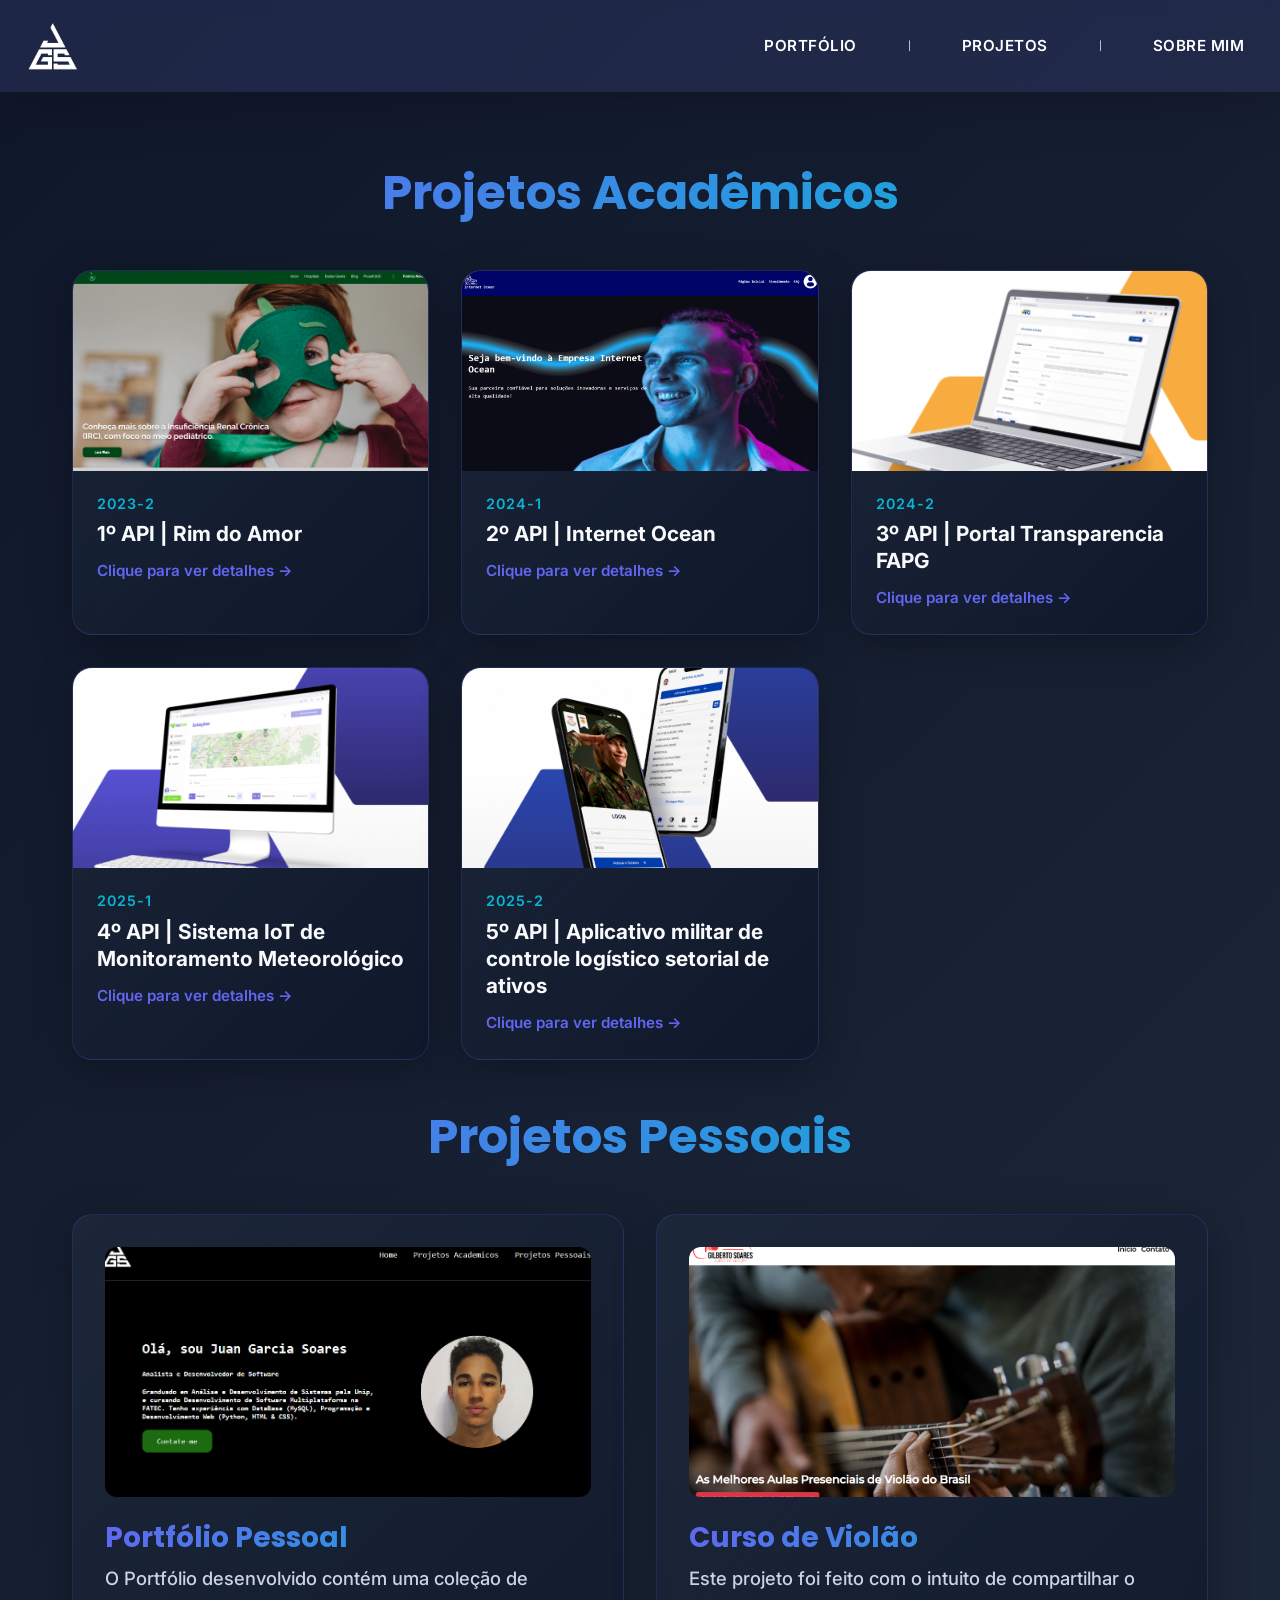
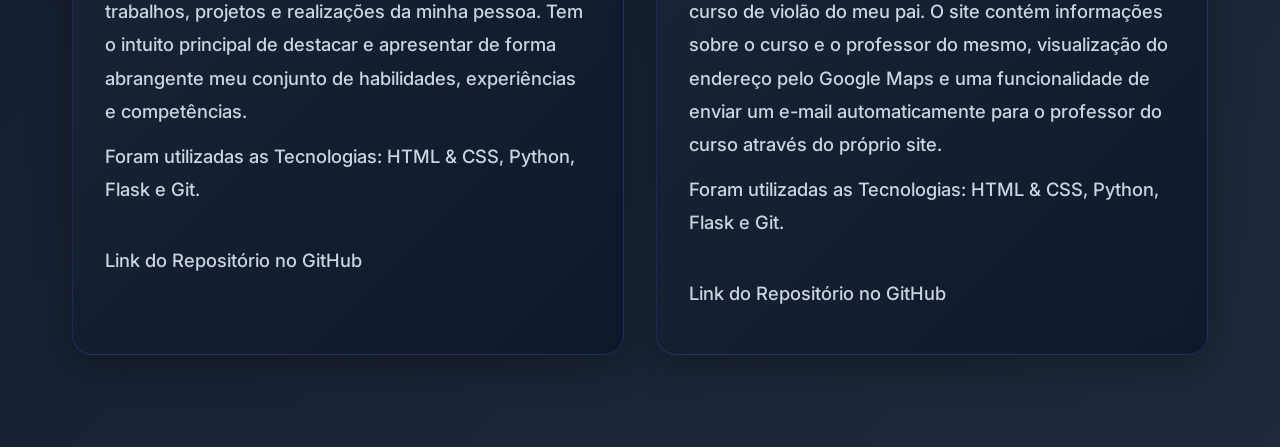
==== docs/projetos.html @ 9f478d53 "added portfolio" ====
<!DOCTYPE html>
<html lang="pt-BR">
<head>
    <meta charset="UTF-8">
    <meta name="viewport" content="width=device-width, initial-scale=1.0">
    <link href="https://cdn.jsdelivr.net/npm/bootstrap@5.3.2/dist/css/bootstrap.min.css" rel="stylesheet" integrity="sha384-T3c6CoIi6uLrA9TneNEoa7RxnatzjcDSCmG1MXxSR1GAsXEV/Dwwykc2MPK8M2HN" crossorigin="anonymous">
    <link rel="preconnect" href="https://fonts.googleapis.com">
    <link rel="preconnect" href="https://fonts.gstatic.com" crossorigin>
    <link href="https://fonts.googleapis.com/css2?family=Inter:wght@300;400;600;700&family=Poppins:wght@600;700;800&display=swap" rel="stylesheet">
    <link rel="stylesheet" href="css/style.css">
    <link rel="icon" href="images/logo.png" type="image/x-icon">
    <title>Projetos - Juan Garcia</title>
</head>
<body style="background-color: #131c41; color: rgb(255, 255, 255);">
    <header class="navbar">
        <nav class="navbar navbar-expand-lg fixed-top shadow-lg p-3 mb-5" data-bs-theme="dark" style="background-color: #2f376679">
            <div class="container-fluid">
                <a class="navbar-brand" href="index.html">
                    <img class="navbar__logo" src="images/logo.png" alt="logo">
                </a>
                <button class="navbar-toggler" type="button" data-bs-toggle="collapse" data-bs-target="#navbarNav" aria-controls="navbarNav" aria-expanded="false" aria-label="Toggle navigation">
                    <span class="navbar-toggler-icon"></span>
                </button>
              <div class="collapse navbar-collapse flex-row-reverse" id="navbarNav">
                <ul class="navbar-nav gap-3">
                  <li class="nav-item">
                    <a class="nav-link active text-white titulo_navbar" aria-current="page" href="index.html">PORTFÓLIO</a>
                  </li>
                  <div class="d-none d-lg-block d-flex m-auto" style="color: #FFF; font-size: 1vh; padding-left: 3vh; padding-right: 3vh;">|</div>
                  <li class="nav-item">
                    <a class="nav-link active text-white titulo_navbar" href="projetos.html">PROJETOS</a>
                  </li>
                  <div class="d-none d-lg-block d-flex m-auto" style="color: #FFF; font-size: 1vh; padding-left: 3vh; padding-right: 3vh;">|</div>
                  <li class="nav-item">
                    <a class="nav-link active text-white titulo_navbar" href="sobre_mim.html">SOBRE MIM</a>
                  </li>
                </ul>
              </div>
            </div>
          </nav>
    </header>
    <main>
        <div class="espaçoproj"></div>

        <div class="min_width">
            <h1 class="titulo">Projetos Acadêmicos</h1>
        </div>

        <div class="min_width">
            <div class="projetos-preview-grid">
                <!-- Projeto 1 -->
                <div class="projeto-card" 
                     data-titulo="1º API | Rim do Amor"
                     data-imagem="images/api.png"
                     data-semestre="Participei no projeto chamado Rim do Amor juntamente com minha equipe da faculdade. O objetivo era criar um site dedicado a mães com filhos diagnosticados com insuficiência renal crônica, fornecendo informações e suporte relacionados à doença. Durante esse semestre, utilizamos Python Flask para o backend e HTML & CSS para o frontend, aplicando boas práticas de desenvolvimento para entregar uma solução funcional e acessível."
                     data-tecnologias="Plataforma de Interação, Analytics"
                     data-contribuicoes="Dentro do projeto, minha maior contribuição foi no desenvolvimento do frontend, criando interfaces acessíveis e conectando-as ao backend. Trabalhar com minha equipe proporcionou um ambiente colaborativo, mas com desafios que ajudaram no meu aprendizado. Hoje, essa experiência me incentiva a aprimorar habilidades como agilidade e proatividade em projetos futuros."
                     data-hard="Python, Flask, HTML, CSS, MySQL, Git"
                     data-soft="Proatividade e Comunicação. Além disso, desenvolvi habilidades como trabalho em equipe e organização para cumprir os prazos e garantir uma entrega eficiente."
                     data-link="https://github.com/Daiene/Pixels"
                     onclick="openProjectModal(this)"
                     style="cursor: pointer;">
                    <div class="projeto-card-image">
                        <img src="images/api.png" alt="Imagem do projeto Rim do Amor">
                    </div>
                    <div class="projeto-card-content">
                        <h3 class="projeto-card-semestre">2023-2</h3>
                        <h2 class="projeto-card-title">1º API | Rim do Amor</h2>
                        <p class="projeto-card-cta">Clique para ver detalhes →</p>
                    </div>
                </div>
                <!-- Projeto 2 -->
                <div class="projeto-card" 
                     data-titulo="2º API | Internet Ocean"
                     data-imagem="images/api2s.png"
                     data-semestre="Participei no projeto da API chamado Internet Ocean juntamente com minha equipe da faculdade. Nesse projeto, o objetivo era realizar o gerenciamente de chaamdos de forma otimizada, para gestão de demandas no atendimento ao cliente. Durante esse semestre, exploramos como a utilização de frameworks Front-end modernos, como Bootstrap, aliados às boas práticas de orientação a objetos, poderiam otimizar a experiência do usuário e a eficiência operacional. A integração eficiente das tecnologias envolvidas provou ser essencial para atender às demandas do mercado atual."
                     data-tecnologias="Plataforma de Interaçãos, Analytics"
                     data-contribuicoes="Dentro do projeto, minha maior contribuição foi na criação e estruturação do Frontend, desenvolvendo interfaces intuitivas e garantindo a integração funcional com o Backend. Dentro do grupo, tivemos uma relação amigável e as tarefas eram feitas de forma rápida. Não era uma equipe ágil, entretanto, serviu de aprendizado para meu crescimento hoje em dia, para melhorar em proatividade e agilidade nos projetos."
                     data-hard="Typescript, Javascript, Bootstrap, Node.js, React, Git."
                     data-soft="Proatividade e Autonomia. Ainda assim, aprimorei minhas habilidades de trabalho em equipe e gerenciamento de tempo para cumprir os prazos do projeto."
                     data-link="https://github.com/CoddingWarriors/Api_CoddingWarriors"
                     onclick="openProjectModal(this)"
                     style="cursor: pointer;">
                    <div class="projeto-card-image">
                        <img src="images/api2s.png" alt="Imagem do projeto Internet Ocean">
                    </div>
                    <div class="projeto-card-content">
                        <h3 class="projeto-card-semestre">2024-1</h3>
                        <h2 class="projeto-card-title">2º API | Internet Ocean</h2>
                        <p class="projeto-card-cta">Clique para ver detalhes →</p>
                    </div>
                </div>
                <!-- Projeto 3 -->
                <div class="projeto-card" 
                     data-titulo="3º API | Portal Transparencia FAPG"
                     data-imagem="images/api3ss.png"
                     data-semestre="Participei do projeto da API Portal da Transparência FAPG, desenvolvido com minha equipe na faculdade. O objetivo foi facilitar a gestão e consulta de informações sobre projetos da fundação, promovendo transparência e acessibilidade. O sistema incluiu funcionalidades como cadastro e edição de projetos, filtros avançados por data, controle administrativo e módulos para gerenciamento de administradores, bolsistas, convênios e materiais. Durante o projeto, enfrentamos problemas com a formação dos grupos, exigindo mudanças drásticas nos membros, o que me forçou a melhorar minha interação em equipe e, consequentemente, minha entrega de resultados."
                     data-tecnologias="Plataforma de Interação, Analytics"
                     data-contribuicoes="Contribuí de forma significativa no backend, implementando filtros, histórico do sistema e atendendo demandas críticas, além de corrigir aspectos do frontend. Fui mais proativo, ágil e eficiente em relação a projetos anteriores."
                     data-hard="Java, TypeScript, JavaScript, MySQL, Tailwind, Bootstrap, Spring Boot"
                     data-soft="Proatividade, Agilidade, Colaboração e Entrega de Resultado. Esse projeto foi fundamental para consolidar minha capacidade de entrega, mentalidade profissional e colaboração em equipe."
                     data-link="https://github.com/A-Sync-Fatec/api-fatec-3sem-24"
                     onclick="openProjectModal(this)"
                     style="cursor: pointer;">
                    <div class="projeto-card-image">
                        <img src="images/api3ss.png" alt="Imagem do projeto Portal Transparencia FAPG">
                    </div>
                    <div class="projeto-card-content">
                        <h3 class="projeto-card-semestre">2024-2</h3>
                        <h2 class="projeto-card-title">3º API | Portal Transparencia FAPG</h2>
                        <p class="projeto-card-cta">Clique para ver detalhes →</p>
                    </div>
                </div>
                <!-- Projeto 4 -->
                <div class="projeto-card" 
                     data-titulo="4º API | Sistema IoT de Monitoramento Meteorológico"
                     data-imagem="images/api4.png"
                     data-semestre="Participei do desenvolvimento de uma solução IoT em parceria com a empresa Tecsus. O sistema foi projetado para o monitoramento climático, realizando a coleta de dados via estações meteorológicas e transmitindo-os para um servidor central. O foco foi criar um portal educativo e funcional que processa essas informações, gera alertas de condições críticas e promove a conscientização ambiental através da visualização de dados em tempo real."
                     data-tecnologias="IoT, Plataforma de Interação, Analytics"
                     data-contribuicoes="Minha atuação principal foi no Backend utilizando Python e FastAPI. Fui responsável pela implementação completa da segurança (Autenticação e Autorização com JWT e hash de senhas) e pelo desenvolvimento dos CRUDs de parametrização do sistema. Além disso, atuei fortemente na organização do projeto (DevOps), gerenciando a rastreabilidade de requisitos e tarefas através do Jira."
                     data-hard="Python, FastAPI, PostgreSQL, IoT (Arduino), JWT, Jira, Git"
                     data-soft="Organização e Planejamento. O uso intenso do Jira para rastreabilidade exigiu disciplina, e a implementação de segurança demandou atenção minuciosa aos detalhes e responsabilidade técnica."
                     data-link="https://github.com/TeamHiveAPI/API-2025.01"
                     onclick="openProjectModal(this)"
                     style="cursor: pointer;">
                    <div class="projeto-card-image">
                        <img src="images/api4.png" alt="Imagem do projeto Sistema IoT">
                    </div>
                    <div class="projeto-card-content">
                        <h3 class="projeto-card-semestre">2025-1</h3>
                        <h2 class="projeto-card-title">4º API | Sistema IoT de Monitoramento Meteorológico</h2>
                        <p class="projeto-card-cta">Clique para ver detalhes →</p>
                    </div>
                </div>
                <!-- Projeto 5 -->
                <div class="projeto-card" 
                     data-titulo="5º API | Aplicativo militar de controle logístico setorial de ativos"
                     data-imagem="images/militar_app.png"
                     data-semestre="Participei do projeto da 5ª API, cujo objetivo foi desenvolver um aplicativo mobile para gestão do almoxarifado militar. O desafio central era substituir um processo burocrático, manual e sujeito a erros por uma solução moderna, rápida e segura. O sistema deveria permitir o cadastro de materiais, atualização de estoque, leitura via QR Code e uma interface simples e responsiva, acessível tanto em smartphones quanto em tablets. Esse projeto ampliou minha visão sobre boas práticas de desenvolvimento mobile e organização de processos logísticos."
                     data-tecnologias="Plataforma de Interação, Analytics"
                     data-contribuicoes="Minhas principais contribuições foram no desenvolvimento de funcionalidades essenciais, como o envio automático de e-mails, o registro de pedidos com múltiplos itens do estoque e a integração das operações de cadastro e movimentação dos materiais. Também participei na construção de telas e lógica interna que garantem uma experiência fluida e organizada para o usuário final."
                     data-hard="Flutter, Supabase, Node.js, Python, Figma, Trello"
                     data-soft="Proatividade, Comunicação, Colaboração, Organização."
                     data-link="https://github.com/TeamHiveAPI/API-2025.02"
                     onclick="openProjectModal(this)"
                     style="cursor: pointer;">
                    <div class="projeto-card-image">
                        <img src="images/militar_app.png" alt="Imagem do projeto App Militar">
                    </div>
                    <div class="projeto-card-content">
                        <h3 class="projeto-card-semestre">2025-2</h3>
                        <h2 class="projeto-card-title">5º API | Aplicativo militar de controle logístico setorial de ativos</h2>
                        <p class="projeto-card-cta">Clique para ver detalhes →</p>
                    </div>
                </div>
            </div>
        </div>

        <div class="min_width">
            <h1 class="titulo">Projetos Pessoais</h1>
        </div>

        <div class="min_width">
            <div class="projetos-grid">
                <div class="proj_content">
                    <div class="center-img">
                        <img class="img_proj" src="images/pessoal.png" alt="Imagem do projeto Portfólio">
                    </div>
                    <div class="text_content">
                        <h1 class="texto1proj">Portfólio Pessoal</h1>
                        <h2 class="texto2">O Portfólio desenvolvido contém uma coleção de trabalhos, projetos e realizações da minha pessoa. Tem o intuito principal de destacar e apresentar de forma abrangente meu conjunto de habilidades, experiências e competências.</h2>
                        <h2 class="texto2">Foram utilizadas as Tecnologias: HTML & CSS, Python, Flask e Git.</h2>
                        <br>
                        <a href="https://github.com/ojuansoares/portifolio_digital_dsm" target="_blank"><h2 class="texto2">Link do Repositório no GitHub</h2></a>
                    </div>
                </div>
                <div class="proj_content">
                    <div class="center-img">
                        <img class="img_proj" src="images/cursoviolao.png" alt="Imagem do projeto Curso de Violão">
                    </div>
                    <div class="text_content">
                        <h1 class="texto1proj">Curso de Violão</h1>
                        <h2 class="texto2">Este projeto foi feito com o intuito de compartilhar o curso de violão do meu pai. O site contém informações sobre o curso e o professor do mesmo, visualização do endereço pelo Google Maps e uma funcionalidade de enviar um e-mail automaticamente para o professor do curso através do próprio site.</h2>
                        <h2 class="texto2">Foram utilizadas as Tecnologias: HTML & CSS, Python, Flask e Git.</h2>
                        <br>
                            <a href="https://github.com/ojuansoares/curso-violao" target="_blank"><h2 class="texto2">Link do Repositório no GitHub</h2></a>
                        </div>
                    </div>
                </div>
            </div>

        <div id="projectModal" class="project-modal">
            <div class="project-modal-content">
                <span class="project-modal-close" onclick="closeProjectModal()">&times;</span>
                <div class="project-modal-body">
                    <img id="modalImage" class="project-modal-image" src="" alt="Project image">
                    <h1 id="modalTitle" class="project-modal-title"></h1>
                    <div class="project-modal-details">
                        <div class="project-modal-section">
                            <h3 class="text-cyan-400">Semestre</h3>
                            <p id="modalSemestre" class="texto2"></p>
                        </div>
                        <div class="project-modal-section">
                            <h3 class="text-cyan-400">Tecnologias</h3>
                            <p id="modalTecnologias" class="texto2"></p>
                        </div>
                        <div class="project-modal-section">
                            <h3 class="text-cyan-400">Contribuições Pessoais</h3>
                            <p id="modalContribuicoes" class="texto2"></p>
                        </div>
                        <div class="project-modal-section">
                            <h3 class="text-cyan-400">Hard Skills</h3>
                            <p id="modalHard" class="texto2"></p>
                        </div>
                        <div class="project-modal-section">
                            <h3 class="text-cyan-400">Soft Skills</h3>
                            <p id="modalSoft" class="texto2"></p>
                        </div>
                        <a id="modalLink" href="" target="_blank" class="project-modal-link">
                            Ver Repositório no GitHub →
                        </a>
                    </div>
                </div>
            </div>
        </div>

        <script>
        // Esta função recebe o ELEMENTO HTML (div) clicado, não um objeto JSON
        function openProjectModal(element) {
            // Pegamos os dados diretamente dos atributos data-* do HTML
            const titulo = element.getAttribute('data-titulo');
            const imagem = element.getAttribute('data-imagem');
            const semestre = element.getAttribute('data-semestre');
            const tecnologias = element.getAttribute('data-tecnologias');
            const contribuicoes = element.getAttribute('data-contribuicoes');
            const hard = element.getAttribute('data-hard');
            const soft = element.getAttribute('data-soft');
            const link = element.getAttribute('data-link');
            
            // Atualizamos o DOM do modal
            document.getElementById('modalTitle').textContent = titulo;
            document.getElementById('modalImage').src = imagem;
            document.getElementById('modalSemestre').textContent = semestre;
            document.getElementById('modalTecnologias').textContent = tecnologias;
            document.getElementById('modalContribuicoes').textContent = contribuicoes;
            document.getElementById('modalHard').textContent = hard;
            document.getElementById('modalSoft').textContent = soft;
            document.getElementById('modalLink').href = link;
            
            // Mostra o modal
            const modal = document.getElementById('projectModal');
            modal.style.display = 'flex';
            document.body.style.overflow = 'hidden';
        }

        function closeProjectModal() {
            const modal = document.getElementById('projectModal');
            modal.style.display = 'none';
            document.body.style.overflow = 'auto';
        }

        // Fechar clicando fora
        window.onclick = function(event) {
            const modal = document.getElementById('projectModal');
            if (event.target === modal) {
                closeProjectModal();
            }
        }

        // Fechar com ESC
        document.addEventListener('keydown', function(event) {
            if (event.key === 'Escape') {
                closeProjectModal();
            }
        });
        </script>
    </main>
    <footer class="text-light py-3 texto2" style="margin-top: 30px">
      <div class="container text-center">
      </div>
    </footer>
    <script src="https://cdn.jsdelivr.net/npm/@popperjs/core@2.11.8/dist/umd/popper.min.js" integrity="sha384-I7E8VVD/ismYTF4hNIPjVp/Zjvgyol6VFvRkX/vR+Vc4jQkC+hVqc2pM8ODewa9r" crossorigin="anonymous"></script>
    <script src="https://cdn.jsdelivr.net/npm/bootstrap@5.3.2/dist/js/bootstrap.min.js" integrity="sha384-BBtl+eGJRgqQAUMxJ7pMwbEyER4l1g+O15P+16Ep7Q9Q+zqX6gSbd85u4mG4QzX+" crossorigin="anonymous"></script>
    
    </body>
</html>
---- docs/css/style.css ----
/* Reset e Base */
* {
  margin: 0;
  padding: 0;
  box-sizing: border-box;
}

body {
  font-family: "Inter", -apple-system, BlinkMacSystemFont, "Segoe UI", sans-serif;
  background: linear-gradient(135deg, #0f172a 0%, #1e293b 100%);
  color: #f8fafc;
  line-height: 1.6;
  overflow-x: hidden;
}

/* Navbar */
.navbar {
  backdrop-filter: blur(10px);
  -webkit-backdrop-filter: blur(10px);
  transition: all 0.3s ease;
  z-index: 1050 !important;
}

.navbar__logo {
  width: 50px;
  height: 50px;
  transition: transform 0.3s ease;
}

.navbar__logo:hover {
  transform: scale(1.1);
}

.titulo_navbar {
  font-weight: 600;
  font-size: 0.95rem;
  letter-spacing: 0.5px;
  position: relative;
  transition: color 0.3s ease;
}

.titulo_navbar::after {
  content: "";
  position: absolute;
  width: 0;
  height: 2px;
  bottom: -5px;
  left: 0;
  background: linear-gradient(90deg, #6366f1, #06b6d4);
  transition: width 0.3s ease;
}

.titulo_navbar:hover::after {
  width: 100%;
}

/* Espaçamentos */
.espaçohome {
  height: 100px;
}

.espaçoproj {
  height: 100px;
}

.min_width {
  max-width: 1200px;
  margin: 0 auto;
  padding: 0 2rem;
}

/* Títulos */
.titulo {
  font-family: "Poppins", sans-serif;
  font-size: 3rem;
  font-weight: 700;
  text-align: center;
  margin: 3rem 0;
  background: linear-gradient(135deg, #6366f1, #06b6d4);
  -webkit-background-clip: text;
  -webkit-text-fill-color: transparent;
  background-clip: text;
  animation: fadeInUp 0.8s ease-out;
}

.texto1 {
  font-family: "Poppins", sans-serif;
  font-size: 2.5rem;
  font-weight: 700;
  background: linear-gradient(135deg, #f8fafc, #cbd5e1);
  -webkit-background-clip: text;
  -webkit-text-fill-color: transparent;
  background-clip: text;
  margin-bottom: 1rem;
}

.texto1proj {
  font-family: "Poppins", sans-serif;
  font-size: 1.75rem;
  font-weight: 700;
  background: linear-gradient(135deg, #6366f1, #06b6d4);
  -webkit-background-clip: text;
  -webkit-text-fill-color: transparent;
  background-clip: text;
  margin-bottom: 1.rem;
}

.texto2 {
  font-size: 1.15rem;
  color: #cbd5e1;
  line-height: 1.8;
  margin-bottom: 0.75rem;
}

.texto_thin {
  font-size: 1.1rem;
  color: #cbd5e1;
  line-height: 1.8;
  font-weight: 300;
  margin-bottom: 1rem;
}

/* Home - Portfolio */
.center-container {
  display: flex;
  justify-content: center;
  align-items: center;
  min-height: calc(100vh - 200px);
  padding: 2rem 0;
  animation: fadeIn 1s ease-out;
}

/* Removido background, sombra e padding do card principal */
.page_content1 {
  display: grid;
  grid-template-columns: 1.2fr 1fr;
  gap: 4rem;
  align-items: center;
  animation: slideInUp 0.8s ease-out;
}

.minha_foto {
  width: 100%;
  max-width: 350px;
  border-radius: 20px;
  box-shadow: 0 20px 40px rgba(99, 102, 241, 0.3);
  transition: transform 0.3s ease;
  animation: float 3s ease-in-out infinite;
  position: relative;
  z-index: 1;
}

.minha_foto:hover {
  transform: scale(1.05) !important;
}

.redes {
  display: flex;
  gap: 1.5rem;
  margin-top: 2rem;
}

.logo {
  width: 60px;
  height: 60px;
  transition: all 0.3s ease;
  filter: grayscale(100%) brightness(0.8);
  border-radius: 12px;
}

.logo:hover {
  filter: grayscale(0%) brightness(1);
  transform: translateY(-5px);
  box-shadow: 0 10px 25px rgba(99, 102, 241, 0.4);
}

/* Projetos - Cards compactos em grid */
.projetos-grid {
  display: grid;
  grid-template-columns: repeat(auto-fit, minmax(500px, 1fr));
  gap: 2rem;
  margin-bottom: 3rem;
}

.proj_content {
  background: linear-gradient(135deg, rgba(30, 41, 59, 0.8), rgba(15, 23, 42, 0.9));
  backdrop-filter: blur(10px);
  border-radius: 20px;
  padding: 2rem;
  box-shadow: 0 10px 40px rgba(0, 0, 0, 0.3);
  border: 1px solid rgba(99, 102, 241, 0.2);
  transition: all 0.4s ease;
  animation: fadeInUp 0.6s ease-out;
}

.proj_content:hover {
  transform: translateY(-8px);
  box-shadow: 0 20px 60px rgba(99, 102, 241, 0.4);
  border-color: rgba(99, 102, 241, 0.5);
}

.img_proj {
  width: 100%;
  max-height: 250px;
  object-fit: cover;
  border-radius: 12px;
  margin-bottom: 1.5rem;
  transition: transform 0.3s ease;
}

.proj_content:hover .img_proj {
  transform: scale(1.02);
}

.proj_content ul {
  list-style: none;
  padding: 0;
}

.proj_content ul li {
  margin-bottom: 1rem;
  padding-left: 1.5rem;
  position: relative;
}

.proj_content ul li::before {
  content: "▸";
  position: absolute;
  left: 0;
  color: #6366f1;
  font-weight: bold;
}

.proj_content a {
  color: #06b6d4;
  text-decoration: none;
  transition: color 0.3s ease;
}

.proj_content a:hover {
  color: #6366f1;
  text-decoration: underline;
}

/* Sobre Mim - Cards */
.proj_content2 {
  background: linear-gradient(135deg, rgba(30, 41, 59, 0.8), rgba(15, 23, 42, 0.9));
  backdrop-filter: blur(10px);
  border-radius: 20px;
  padding: 2.5rem;
  margin-bottom: 2rem;
  box-shadow: 0 10px 40px rgba(0, 0, 0, 0.3);
  border: 1px solid rgba(99, 102, 241, 0.2);
  transition: all 0.4s ease;
  animation: fadeInUp 0.6s ease-out;
}

.proj_content2:hover {
  transform: translateY(-5px);
  box-shadow: 0 15px 50px rgba(99, 102, 241, 0.3);
}

.proj_content2 ul {
  list-style: none;
  padding: 0;
}

.proj_content2 ul li {
  margin-bottom: 1.5rem;
  padding-left: 2rem;
  position: relative;
}

.proj_content2 ul li::before {
  content: "●";
  position: absolute;
  left: 0;
  color: #6366f1;
  font-size: 1.5rem;
  line-height: 1.2;
}

/* Tecnologias - Grid organizado com cards */
.tecs_list {
  display: grid;
  grid-template-columns: repeat(auto-fit, minmax(120px, 1fr));
  gap: 1.5rem;
  margin-top: 2rem;
}

.tecs {
  width: 100%;
  height: 100px;
  object-fit: contain;
  padding: 1rem;
  background: rgba(30, 41, 59, 0.5);
  border-radius: 16px;
  border: 2px solid rgba(99, 102, 241, 0.2);
  transition: all 0.3s ease;
  filter: grayscale(80%) brightness(0.9);
}

.tecs:hover {
  transform: translateY(-8px) scale(1.05);
  filter: grayscale(0%) brightness(1);
  border-color: rgba(99, 102, 241, 0.6);
  box-shadow: 0 15px 35px rgba(99, 102, 241, 0.4);
  background: rgba(99, 102, 241, 0.1);
}

/* Hero section for Sobre Mim page */
.sobre-hero {
  display: grid;
  grid-template-columns: 300px 1fr;
  gap: 3rem;
  align-items: center;
  background: linear-gradient(135deg, rgba(30, 41, 59, 0.8), rgba(15, 23, 42, 0.9));
  backdrop-filter: blur(10px);
  border-radius: 20px;
  padding: 2.5rem;
  margin-bottom: 2rem;
  box-shadow: 0 10px 40px rgba(0, 0, 0, 0.3);
  border: 1px solid rgba(99, 102, 241, 0.2);
  animation: fadeInUp 0.6s ease-out;
}

.sobre-hero-foto {
  width: 100%;
  max-width: 300px;
  border-radius: 20px;
  box-shadow: 0 15px 35px rgba(99, 102, 241, 0.3);
}

.sobre-hero-content h1 {
  margin-bottom: 0.5rem;
}

.sobre-hero-content h2 {
  color: #06b6d4;
  margin-bottom: 1rem;
}

/* Compact preview cards for academic projects */
.projetos-preview-grid {
  display: grid;
  grid-template-columns: repeat(auto-fill, minmax(320px, 1fr));
  gap: 2rem;
  margin-bottom: 3rem;
}

.projeto-card {
  background: linear-gradient(135deg, rgba(30, 41, 59, 0.8), rgba(15, 23, 42, 0.9));
  backdrop-filter: blur(10px);
  border-radius: 20px;
  overflow: hidden;
  box-shadow: 0 10px 40px rgba(0, 0, 0, 0.3);
  border: 1px solid rgba(99, 102, 241, 0.2);
  transition: all 0.4s ease;
  cursor: pointer;
  animation: fadeInUp 0.6s ease-out;
}

.projeto-card:hover {
  transform: translateY(-8px);
  box-shadow: 0 20px 60px rgba(99, 102, 241, 0.4);
  border-color: rgba(99, 102, 241, 0.5);
}

.projeto-card-image {
  width: 100%;
  height: 200px;
  overflow: hidden;
}

.projeto-card-image img {
  width: 100%;
  height: 100%;
  object-fit: cover;
  transition: transform 0.4s ease;
}

.projeto-card:hover .projeto-card-image img {
  transform: scale(1.1);
}

.projeto-card-content {
  padding: 1.5rem;
}

.projeto-card-semestre {
  font-size: 0.9rem;
  color: #06b6d4;
  font-weight: 600;
  text-transform: uppercase;
  letter-spacing: 1px;
  margin-bottom: 0.5rem;
}

.projeto-card-title {
  font-size: 1.3rem;
  font-weight: 700;
  color: #f8fafc;
  margin-bottom: 0.75rem;
  line-height: 1.3;
}

.projeto-card-cta {
  font-size: 0.95rem;
  color: #6366f1;
  font-weight: 600;
  margin: 0;
}

/* Modal styles */
.project-modal {
  display: none;
  position: fixed;
  z-index: 2000;
  left: 0;
  top: 0;
  width: 100%;
  height: 100%;
  background-color: rgba(0, 0, 0, 0.85);
  backdrop-filter: blur(8px);
  animation: fadeIn 0.3s ease;
}

.project-modal-content {
  background: linear-gradient(135deg, rgba(30, 41, 59, 0.95), rgba(15, 23, 42, 0.98));
  margin: 3% auto;
  padding: 0;
  border: 2px solid rgba(99, 102, 241, 0.3);
  border-radius: 20px;
  width: 90%;
  max-width: 900px;
  max-height: 85vh;
  overflow-y: auto;
  box-shadow: 0 25px 80px rgba(0, 0, 0, 0.5);
  animation: slideInUp 0.4s ease;
  position: relative;
}

.project-modal-close {
  position: sticky;
  top: 0;
  right: 0;
  float: right;
  font-size: 2.5rem;
  font-weight: 300;
  color: #f8fafc;
  cursor: pointer;
  z-index: 10;
  padding: 1rem 1.5rem;
  line-height: 1;
  transition: all 0.3s ease;
}

.project-modal-close:hover {
  color: #6366f1;
  transform: scale(1.1);
}

.project-modal-body {
  padding: 2rem;
  padding-top: 0;
}

.project-modal-image {
  width: 100%;
  max-height: 300px;
  object-fit: cover;
  border-radius: 12px;
  margin-bottom: 2rem;
}

.project-modal-title {
  font-size: 2rem;
  font-weight: 700;
  background: linear-gradient(135deg, #6366f1, #06b6d4);
  -webkit-background-clip: text;
  -webkit-text-fill-color: transparent;
  background-clip: text;
  margin-bottom: 2rem;
}

.project-modal-details {
  display: flex;
  flex-direction: column;
  gap: 1.5rem;
}

.project-modal-section h3 {
  color: #06b6d4;
  font-size: 1.2rem;
  font-weight: 600;
  margin-bottom: 0.5rem;
}

.project-modal-section p {
  color: #cbd5e1;
  line-height: 1.8;
  font-size: 1.05rem;
}

.project-modal-link {
  display: inline-block;
  background: linear-gradient(135deg, #6366f1, #06b6d4);
  color: white;
  padding: 0.75rem 2rem;
  border-radius: 12px;
  text-decoration: none;
  font-weight: 600;
  transition: all 0.3s ease;
  margin-top: 1rem;
}

.project-modal-link:hover {
  transform: translateY(-2px);
  box-shadow: 0 10px 30px rgba(99, 102, 241, 0.5);
}

/* Animações */
@keyframes fadeIn {
  from {
    opacity: 0;
  }
  to {
    opacity: 1;
  }
}

@keyframes fadeInUp {
  from {
    opacity: 0;
    transform: translateY(30px);
  }
  to {
    opacity: 1;
    transform: translateY(0);
  }
}

@keyframes slideInUp {
  from {
    opacity: 0;
    transform: translateY(50px);
  }
  to {
    opacity: 1;
    transform: translateY(0);
  }
}

@keyframes float {
  0%,
  100% {
    transform: translateY(0px);
  }
  50% {
    transform: translateY(-10px);
  }
}

/* Responsividade */
@media (max-width: 968px) {
  .page_content1 {
    grid-template-columns: 1fr;
    text-align: center;
  }

  .minha_foto {
    order: -1;
    margin: 0 auto;
  }

  .redes {
    justify-content: center;
  }

  .titulo {
    font-size: 2.5rem;
  }

  .texto1 {
    font-size: 2rem;
  }

  .projetos-grid {
    grid-template-columns: 1fr;
  }

  .tecs_list {
    grid-template-columns: repeat(auto-fit, minmax(90px, 1fr));
    gap: 1rem;
  }

  .tecs {
    height: 80px;
    padding: 0.75rem;
  }

  .sobre-hero {
    grid-template-columns: 1fr;
    text-align: center;
  }

  .sobre-hero-foto {
    margin: 0 auto;
  }

  .projetos-preview-grid {
    grid-template-columns: 1fr;
  }

  .project-modal-content {
    width: 95%;
    margin: 5% auto;
  }
}

@media (max-width: 576px) {
  .min_width {
    padding: 0 1rem;
  }

  .titulo {
    font-size: 2rem;
  }

  .texto1 {
    font-size: 1.5rem;
  }

  .texto1proj {
    font-size: 1.4rem;
  }

  .texto2,
  .texto_thin {
    font-size: 1rem;
  }

  .page_content1,
  .proj_content,
  .proj_content2 {
    padding: 1.5rem;
  }

  .project-modal-body {
    padding: 1.5rem;
  }

  .project-modal-title {
    font-size: 1.5rem;
  }

  .project-modal-close {
    font-size: 2rem;
    padding: 0.75rem 1rem;
  }
}
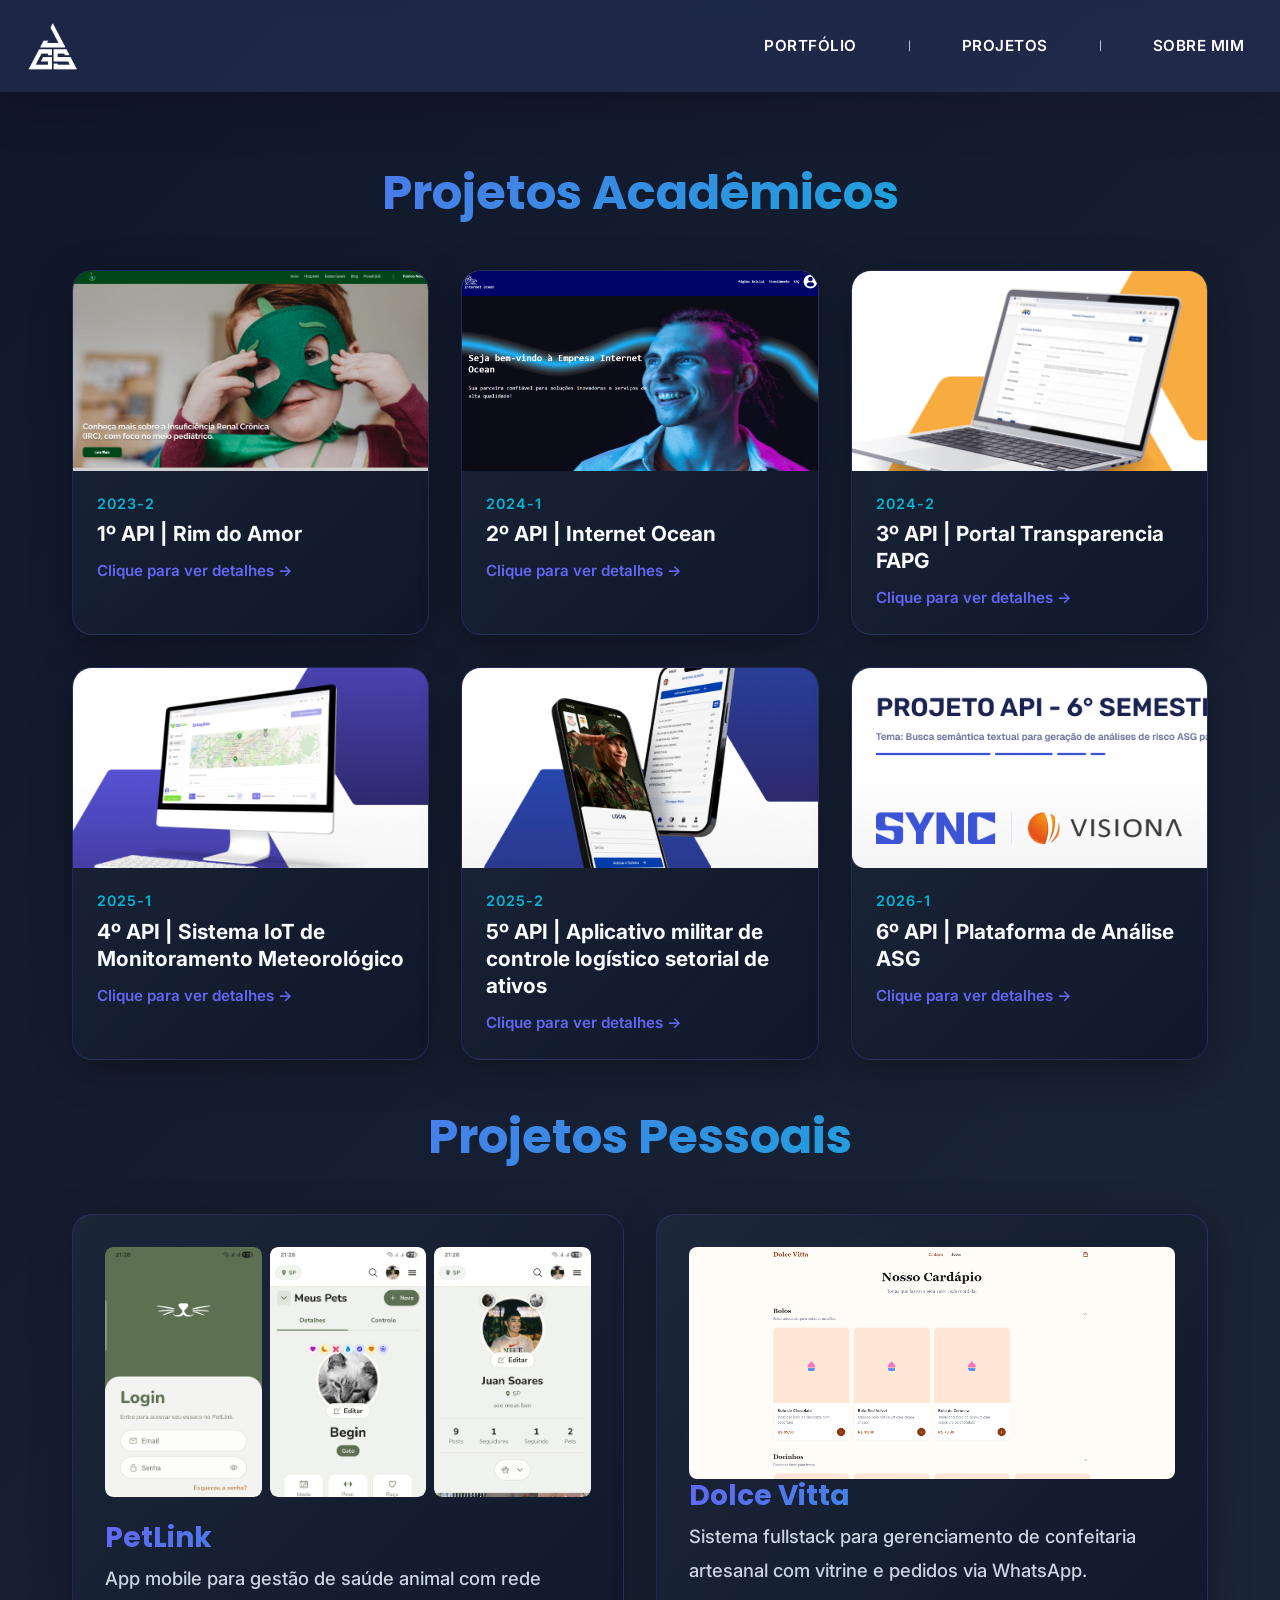
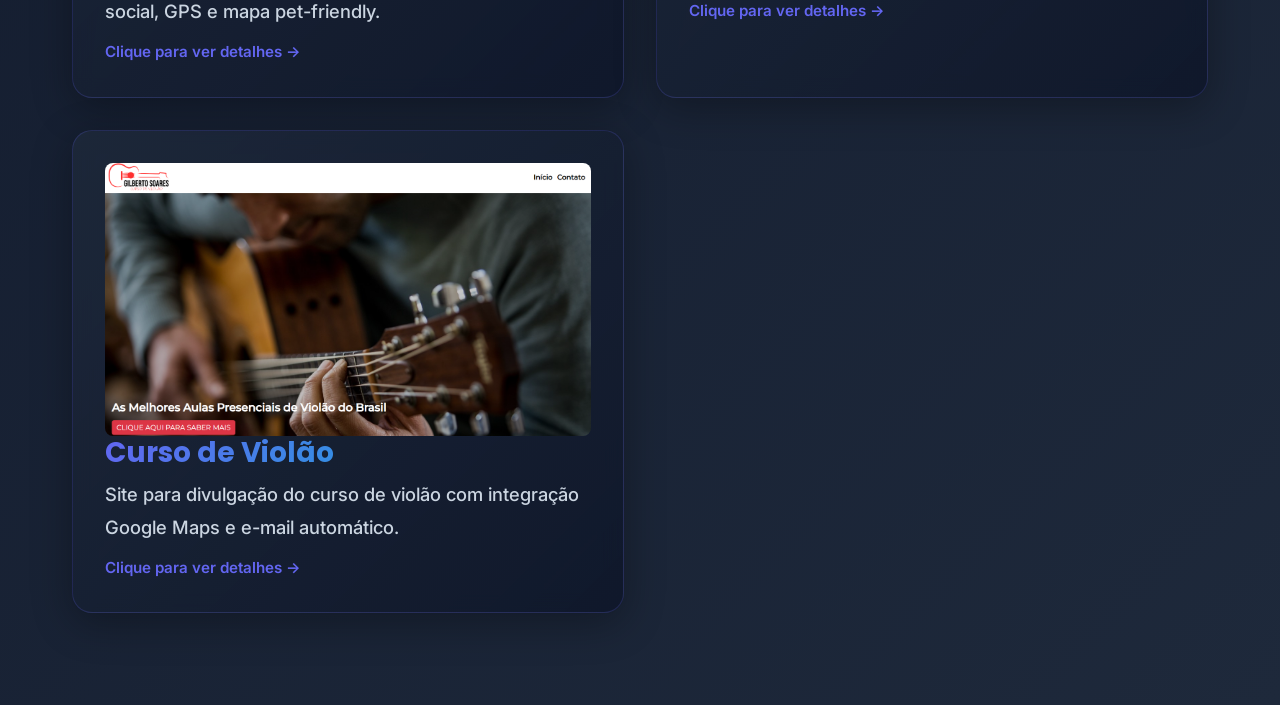
==== commit c3b83f61: "adiciona 6º API ASG, projetos PetLink e DolceVitta, galeria de prints, e melhorias de contraste e la" ====
--- a/docs/projetos.html
+++ b/docs/projetos.html
@@ -11,7 +11,7 @@
     <link rel="icon" href="images/logo.png" type="image/x-icon">
     <title>Projetos - Juan Garcia</title>
 </head>
-<body style="background-color: #131c41; color: rgb(255, 255, 255);">
+<body style="color: rgb(255, 255, 255);">
     <header class="navbar">
         <nav class="navbar navbar-expand-lg fixed-top shadow-lg p-3 mb-5" data-bs-theme="dark" style="background-color: #2f376679">
             <div class="container-fluid">
@@ -153,6 +153,27 @@
                         <p class="projeto-card-cta">Clique para ver detalhes →</p>
                     </div>
                 </div>
+                <!-- Projeto 6 -->
+                <div class="projeto-card"
+                     data-titulo="6º API | Plataforma de Análise ASG"
+                     data-imagem="images/api6s.png"
+                     data-semestre="Participei do desenvolvimento de uma plataforma web para análise de aspectos Ambientais, Sociais e de Governança (ASG) de propriedades rurais do Estado de São Paulo. O sistema utiliza dados públicos integrados de diferentes fontes oficiais (INPE, FUNAI, ICMBio, Palmares, SICAR) para cruzar informações geoespaciais, identificar passivos ambientais como desmatamento e queimadas, e permitir consultas via linguagem natural com respostas rastreáveis. Além disso, a plataforma calcula uma nota de risco socioambiental e disponibiliza camadas geoespaciais para exportação no QGIS."
+                     data-tecnologias="Análise Geoespacial, ASG, Analytics"
+                     data-contribuicoes="Minhas principais contribuições foram no backend, desenvolvendo validações adicionais e checagem de e-mail duplicado no endpoint de edição de usuário, e no frontend, integrando o modal de edição de usuário com a API e implementando validação de formulário com feedback visual."
+                     data-hard="Python, FastAPI, Next.js, TypeScript, PostgreSQL, Supabase, Docker, AWS ECS, Git"
+                     data-soft="Organização, Trabalho em Equipe, Proatividade, Resolução de Problemas"
+                     data-link="https://github.com/Sync-FATEC/API-2026-6SEM"
+                     onclick="openProjectModal(this)"
+                     style="cursor: pointer;">
+                    <div class="projeto-card-image">
+                        <img src="images/api6s.png" alt="Imagem do projeto Plataforma ASG" style="object-position: left;">
+                    </div>
+                    <div class="projeto-card-content">
+                        <h3 class="projeto-card-semestre">2026-1</h3>
+                        <h2 class="projeto-card-title">6º API | Plataforma de Análise ASG</h2>
+                        <p class="projeto-card-cta">Clique para ver detalhes →</p>
+                    </div>
+                </div>
             </div>
         </div>
 
@@ -162,29 +183,70 @@
 
         <div class="min_width">
             <div class="projetos-grid">
-                <div class="proj_content">
+                <div class="proj_content"
+                     data-type="personal"
+                     data-titulo="PetLink"
+                     data-imagem="images/1pet.jpeg"
+                     data-galeria="images/1pet.jpeg,images/2pet.jpeg,images/3pet.jpeg"
+                     data-semestre="PetLink é um aplicativo mobile completo desenvolvido como projeto acadêmico de conclusão de semestre. Ele combina ferramentas de gestão de saúde animal — vacinas com alertas de dose, consultas veterinárias, lembretes de medicação e histórico de peso com gráficos — com funcionalidades de rede social (feed, curtidas, comentários e grupos), monitoramento de passeios via GPS em background e mapa de locais pet-friendly. O projeto utiliza arquitetura full-stack moderna com React Native (Expo) no frontend, Node.js (Express) como BFF e banco de dados híbrido com PostgreSQL (Supabase) e MongoDB."
+                     data-tecnologias="TypeScript, React Native (Expo), Redux Toolkit, WatermelonDB, Node.js, Express, Supabase (PostgreSQL), MongoDB Atlas, Cloudinary, Firebase Cloud Messaging"
+                     data-contribuicoes="Desenvolvi toda a arquitetura do projeto, do setup inicial ao deploy. Implementei autenticação com JWT e biometria, projetei o banco híbrido (PostgreSQL + MongoDB), e integrei funcionalidades nativas como GPS em background, acelerômetro, dark mode automático por sensor de luz e notificações push."
+                     data-hard="React Native, TypeScript, Node.js, Express, PostgreSQL, MongoDB, Redux Toolkit, JWT, GPS, WatermelonDB, Cloudinary, Firebase"
+                     data-soft="Arquitetura de Software, Organização, Proatividade, Resolução de Problemas, Autonomia"
+                     data-link="https://github.com/ojuansoares/petlink"
+                     onclick="openProjectModal(this)"
+                     style="cursor: pointer;">
+                    <div class="card-galeria">
+                        <div class="card-galeria-item"><img class="img_proj" src="images/1pet.jpeg" alt="Print 1"></div>
+                        <div class="card-galeria-item"><img class="img_proj" src="images/2pet.jpeg" alt="Print 2"></div>
+                        <div class="card-galeria-item"><img class="img_proj" src="images/3pet.jpeg" alt="Print 3"></div>
+                    </div>
+                    <div class="text_content">
+                        <h1 class="texto1proj">PetLink</h1>
+                        <h2 class="texto2">App mobile para gestão de saúde animal com rede social, GPS e mapa pet-friendly.</h2>
+                        <p class="projeto-card-cta">Clique para ver detalhes →</p>
+                    </div>
+                </div>
+                <div class="proj_content"
+                     data-type="personal"
+                     data-titulo="Dolce Vitta"
+                     data-imagem="images/dolcevitta.png"
+                     data-semestre="Dolce Vitta é um sistema fullstack completo para gerenciamento de confeitaria artesanal. O sistema conta com área administrativa protegida por autenticação Supabase, onde é possível realizar CRUD completo de produtos e categorias, além de visualizar o histórico de pedidos. A vitrine interativa para os clientes exibe os produtos organizados por categorias, com carrinho de compras e finalização integrada via WhatsApp. O deploy foi automatizado na Vercel com arquitetura serverless."
+                     data-tecnologias="React 18, TypeScript, Vite, React Router, Python 3.11, FastAPI, Supabase (Auth + PostgreSQL), Tailwind CSS, Vercel"
+                     data-contribuicoes="Desenvolvi o projeto completo do design à produção. Implementei o frontend em React com TypeScript e Vite, construí a API em Python com FastAPI em arquitetura serverless, configurei o banco PostgreSQL no Supabase com RLS e orchestrei o deploy automatizado na Vercel."
+                     data-hard="React, TypeScript, Vite, Python, FastAPI, Supabase, PostgreSQL, Tailwind CSS, Vercel, Serverless"
+                     data-soft="Planejamento, Autonomia, Organização, Entrega de Resultado, Visão de Produto"
+                     data-link="https://github.com/ojuansoares/dolce-vitta"
+                     onclick="openProjectModal(this)"
+                     style="cursor: pointer;">
                     <div class="center-img">
-                        <img class="img_proj" src="images/pessoal.png" alt="Imagem do projeto Portfólio">
+                        <img class="img_proj" src="images/dolcevitta.png" alt="Imagem do projeto Dolce Vitta">
                     </div>
                     <div class="text_content">
-                        <h1 class="texto1proj">Portfólio Pessoal</h1>
-                        <h2 class="texto2">O Portfólio desenvolvido contém uma coleção de trabalhos, projetos e realizações da minha pessoa. Tem o intuito principal de destacar e apresentar de forma abrangente meu conjunto de habilidades, experiências e competências.</h2>
-                        <h2 class="texto2">Foram utilizadas as Tecnologias: HTML & CSS, Python, Flask e Git.</h2>
-                        <br>
-                        <a href="https://github.com/ojuansoares/portifolio_digital_dsm" target="_blank"><h2 class="texto2">Link do Repositório no GitHub</h2></a>
-                    </div>
-                </div>
-                <div class="proj_content">
+                        <h1 class="texto1proj">Dolce Vitta</h1>
+                        <h2 class="texto2">Sistema fullstack para gerenciamento de confeitaria artesanal com vitrine e pedidos via WhatsApp.</h2>
+                        <p class="projeto-card-cta">Clique para ver detalhes →</p>
+                    </div>
+                </div>
+                <div class="proj_content"
+                     data-type="personal"
+                     data-titulo="Curso de Violão"
+                     data-imagem="images/cursoviolao.png"
+                     data-semestre="Este projeto foi desenvolvido para criar uma presença digital para o curso de violão do meu pai. O site conta com informações detalhadas sobre o curso e o professor, visualização da localização via Google Maps integrado, e uma funcionalidade que permite aos visitantes enviar um e-mail diretamente para o professor através do próprio site, facilitando o primeiro contato e a matrícula de novos alunos."
+                     data-tecnologias="HTML5, CSS3, Python, Flask, Google Maps API"
+                     data-contribuicoes="Desenvolvi o projeto do zero, incluindo design responsivo, integração com a API do Google Maps para exibição da localização, e implementação do sistema de envio de e-mails automáticos utilizando Flask no backend."
+                     data-hard="HTML, CSS, Python, Flask, Google Maps API, SMTP"
+                     data-soft="Criatividade, Atenção aos Detalhes, Proatividade, Empreendedorismo"
+                     data-link="https://github.com/ojuansoares/curso-violao"
+                     onclick="openProjectModal(this)"
+                     style="cursor: pointer;">
                     <div class="center-img">
                         <img class="img_proj" src="images/cursoviolao.png" alt="Imagem do projeto Curso de Violão">
                     </div>
                     <div class="text_content">
                         <h1 class="texto1proj">Curso de Violão</h1>
-                        <h2 class="texto2">Este projeto foi feito com o intuito de compartilhar o curso de violão do meu pai. O site contém informações sobre o curso e o professor do mesmo, visualização do endereço pelo Google Maps e uma funcionalidade de enviar um e-mail automaticamente para o professor do curso através do próprio site.</h2>
-                        <h2 class="texto2">Foram utilizadas as Tecnologias: HTML & CSS, Python, Flask e Git.</h2>
-                        <br>
-                            <a href="https://github.com/ojuansoares/curso-violao" target="_blank"><h2 class="texto2">Link do Repositório no GitHub</h2></a>
-                        </div>
+                        <h2 class="texto2">Site para divulgação do curso de violão com integração Google Maps e e-mail automático.</h2>
+                        <p class="projeto-card-cta">Clique para ver detalhes →</p>
                     </div>
                 </div>
             </div>
@@ -193,19 +255,20 @@
             <div class="project-modal-content">
                 <span class="project-modal-close" onclick="closeProjectModal()">&times;</span>
                 <div class="project-modal-body">
-                    <img id="modalImage" class="project-modal-image" src="" alt="Project image">
+                    <img id="modalImage" class="project-modal-image" src="" alt="Project image" style="display: none;">
+                    <div id="modalGaleria" class="modal-galeria" style="display: none;"></div>
                     <h1 id="modalTitle" class="project-modal-title"></h1>
                     <div class="project-modal-details">
                         <div class="project-modal-section">
-                            <h3 class="text-cyan-400">Semestre</h3>
-                            <p id="modalSemestre" class="texto2"></p>
+                            <h3 id="modalLabelDescricao" class="text-cyan-400">Semestre</h3>
+                            <p id="modalDescricao" class="texto2"></p>
                         </div>
                         <div class="project-modal-section">
                             <h3 class="text-cyan-400">Tecnologias</h3>
                             <p id="modalTecnologias" class="texto2"></p>
                         </div>
                         <div class="project-modal-section">
-                            <h3 class="text-cyan-400">Contribuições Pessoais</h3>
+                            <h3 id="modalLabelContrib" class="text-cyan-400">Contribuições Pessoais</h3>
                             <p id="modalContribuicoes" class="texto2"></p>
                         </div>
                         <div class="project-modal-section">
@@ -227,27 +290,49 @@
         <script>
         // Esta função recebe o ELEMENTO HTML (div) clicado, não um objeto JSON
         function openProjectModal(element) {
-            // Pegamos os dados diretamente dos atributos data-* do HTML
+            const type = element.getAttribute('data-type') || 'academic';
             const titulo = element.getAttribute('data-titulo');
             const imagem = element.getAttribute('data-imagem');
-            const semestre = element.getAttribute('data-semestre');
+            const galeria = element.getAttribute('data-galeria');
+            const descricao = element.getAttribute('data-semestre');
             const tecnologias = element.getAttribute('data-tecnologias');
             const contribuicoes = element.getAttribute('data-contribuicoes');
             const hard = element.getAttribute('data-hard');
             const soft = element.getAttribute('data-soft');
             const link = element.getAttribute('data-link');
             
-            // Atualizamos o DOM do modal
+            if (type === 'personal') {
+                document.getElementById('modalLabelDescricao').textContent = 'Descrição';
+                document.getElementById('modalLabelContrib').textContent = 'Destaques';
+            } else {
+                document.getElementById('modalLabelDescricao').textContent = 'Semestre';
+                document.getElementById('modalLabelContrib').textContent = 'Contribuições Pessoais';
+            }
+            
             document.getElementById('modalTitle').textContent = titulo;
-            document.getElementById('modalImage').src = imagem;
-            document.getElementById('modalSemestre').textContent = semestre;
+            document.getElementById('modalDescricao').textContent = descricao;
             document.getElementById('modalTecnologias').textContent = tecnologias;
             document.getElementById('modalContribuicoes').textContent = contribuicoes;
             document.getElementById('modalHard').textContent = hard;
             document.getElementById('modalSoft').textContent = soft;
             document.getElementById('modalLink').href = link;
             
-            // Mostra o modal
+            const imgEl = document.getElementById('modalImage');
+            const galeriaEl = document.getElementById('modalGaleria');
+            
+            if (galeria) {
+                imgEl.style.display = 'none';
+                const imagens = galeria.split(',');
+                galeriaEl.innerHTML = imagens.map(src =>
+                    '<div class="galeria-item"><img src="' + src.trim() + '" alt="Print" class="galeria-img"></div>'
+                ).join('');
+                galeriaEl.style.display = 'flex';
+            } else {
+                galeriaEl.style.display = 'none';
+                imgEl.src = imagem;
+                imgEl.style.display = 'block';
+            }
+            
             const modal = document.getElementById('projectModal');
             modal.style.display = 'flex';
             document.body.style.overflow = 'hidden';
--- a/docs/css/style.css
+++ b/docs/css/style.css
@@ -125,7 +125,7 @@
   display: flex;
   justify-content: center;
   align-items: center;
-  min-height: calc(100vh - 200px);
+  min-height: calc(100vh - 100px);
   padding: 2rem 0;
   animation: fadeIn 1s ease-out;
 }
@@ -201,15 +201,33 @@
 
 .img_proj {
   width: 100%;
+  object-fit: cover;
+  border-radius: 8px;
+  transition: transform 0.3s ease;
+}
+
+.card-galeria {
+  display: flex;
+  gap: 0.5rem;
+  margin-bottom: 1.5rem;
+}
+
+.card-galeria-item {
+  flex: 1;
   max-height: 250px;
+  overflow: hidden;
+  border-radius: 8px;
+  background: rgba(15, 23, 42, 0.4);
+}
+
+.card-galeria-item .img_proj {
+  height: 100%;
   object-fit: cover;
-  border-radius: 12px;
-  margin-bottom: 1.5rem;
-  transition: transform 0.3s ease;
-}
-
-.proj_content:hover .img_proj {
-  transform: scale(1.02);
+  object-position: top;
+}
+
+.proj_content:hover .card-galeria-item .img_proj {
+  transform: scale(1.03);
 }
 
 .proj_content ul {
@@ -269,6 +287,11 @@
   margin-bottom: 1.5rem;
   padding-left: 2rem;
   position: relative;
+}
+
+.proj_content2 ul li strong {
+  color: #a5b4fc;
+  font-weight: 700;
 }
 
 .proj_content2 ul li::before {
@@ -473,6 +496,31 @@
   margin-bottom: 2rem;
 }
 
+.modal-galeria {
+  display: flex;
+  justify-content: center;
+  gap: 1rem;
+  margin-bottom: 2rem;
+}
+
+.galeria-item {
+  flex: 1;
+  max-width: 200px;
+}
+
+.galeria-img {
+  width: 100%;
+  height: auto;
+  border-radius: 10px;
+  border: 1px solid rgba(99, 102, 241, 0.2);
+  box-shadow: 0 4px 15px rgba(0, 0, 0, 0.3);
+  transition: transform 0.3s ease;
+}
+
+.galeria-img:hover {
+  transform: scale(1.05);
+}
+
 .project-modal-title {
   font-size: 2rem;
   font-weight: 700;
